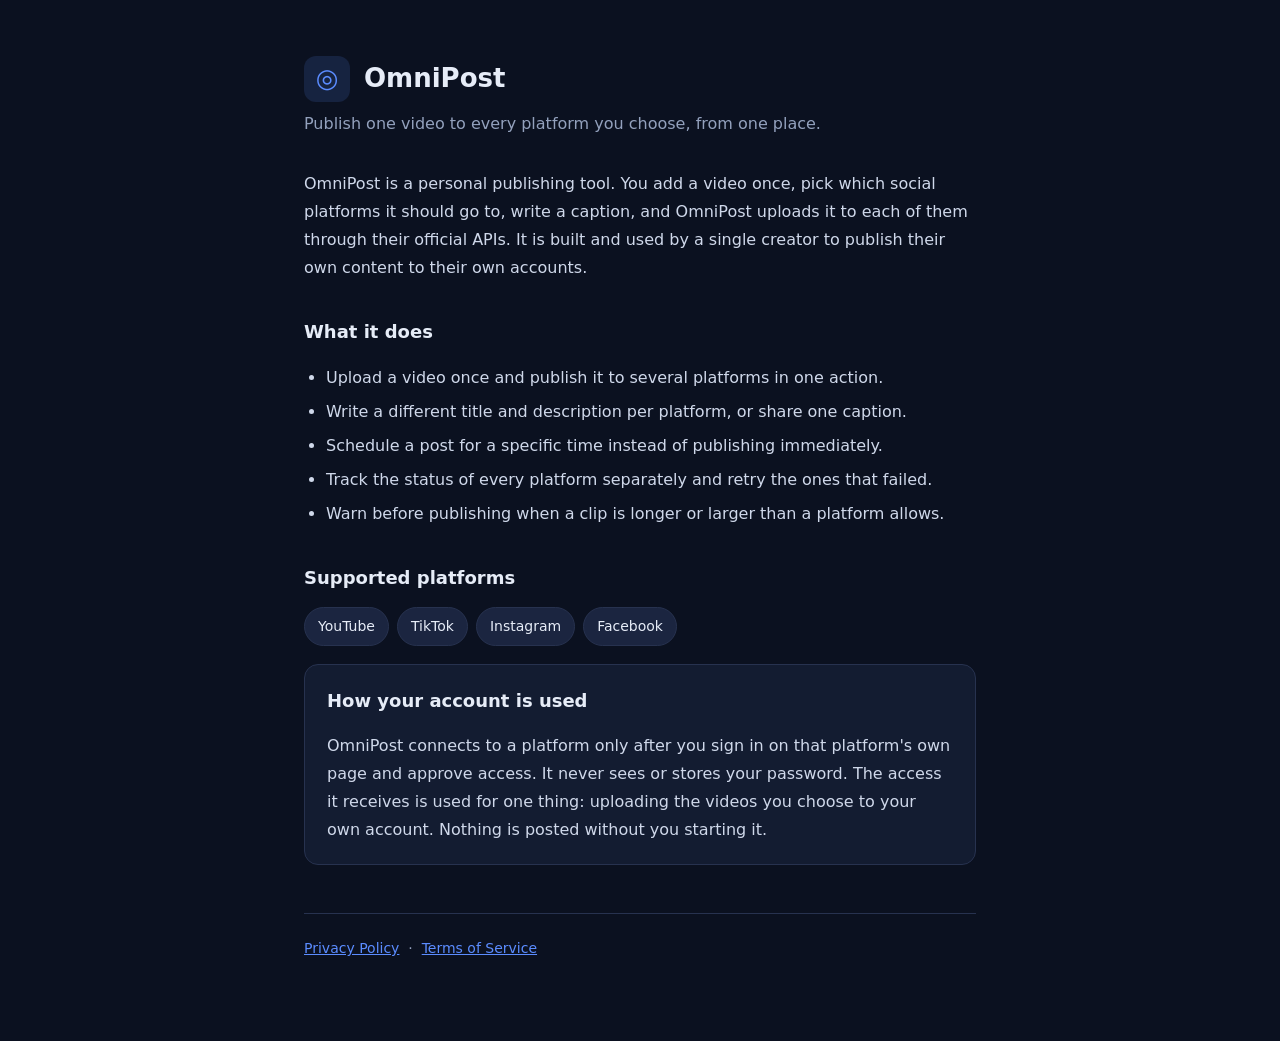
==== index.html @ 5294fec8 "OmniPost public pages: landing, privacy policy, terms, OAuth bridge" ====
<!doctype html>
<html lang="en">
<head>
<meta charset="utf-8">
<meta name="viewport" content="width=device-width, initial-scale=1">
<title>OmniPost — Publish one clip to every platform</title>
<link rel="stylesheet" href="./style.css">
</head>
<body>
<div class="wrap">

  <header>
    <span class="logo">◎</span>
    <div>
      <h1>OmniPost</h1>
    </div>
  </header>
  <p class="tag">Publish one video to every platform you choose, from one place.</p>

  <p>
    OmniPost is a personal publishing tool. You add a video once, pick which
    social platforms it should go to, write a caption, and OmniPost uploads it to
    each of them through their official APIs. It is built and used by a single
    creator to publish their own content to their own accounts.
  </p>

  <h2>What it does</h2>
  <ul>
    <li>Upload a video once and publish it to several platforms in one action.</li>
    <li>Write a different title and description per platform, or share one caption.</li>
    <li>Schedule a post for a specific time instead of publishing immediately.</li>
    <li>Track the status of every platform separately and retry the ones that failed.</li>
    <li>Warn before publishing when a clip is longer or larger than a platform allows.</li>
  </ul>

  <h2>Supported platforms</h2>
  <div class="platforms">
    <span class="chip">YouTube</span>
    <span class="chip">TikTok</span>
    <span class="chip">Instagram</span>
    <span class="chip">Facebook</span>
  </div>

  <div class="card">
    <h2 style="margin-top:0">How your account is used</h2>
    <p style="margin-bottom:0">
      OmniPost connects to a platform only after you sign in on that platform's own
      page and approve access. It never sees or stores your password. The access it
      receives is used for one thing: uploading the videos you choose to your own
      account. Nothing is posted without you starting it.
    </p>
  </div>

  <footer>
    <a href="./privacy.html">Privacy Policy</a> &nbsp;·&nbsp;
    <a href="./terms.html">Terms of Service</a>
  </footer>

</div>
</body>
</html>
---- style.css ----
:root {
  --bg: #0b1120;
  --panel: #131c31;
  --line: #27324f;
  --text: #e6ecf7;
  --muted: #93a1bd;
  --accent: #5b8cff;
}

* { box-sizing: border-box; }

body {
  margin: 0;
  background: var(--bg);
  color: var(--text);
  font: 16px/1.75 "Segoe UI", system-ui, sans-serif;
}

.wrap { max-width: 720px; margin: 0 auto; padding: 56px 24px 80px; }

header { display: flex; align-items: center; gap: 14px; margin-bottom: 8px; }
.logo {
  width: 46px; height: 46px;
  display: grid; place-items: center;
  border-radius: 12px;
  background: rgba(91, 140, 255, .14);
  color: var(--accent);
  font-size: 26px;
}

h1 { margin: 0; font-size: 26px; }
h2 { font-size: 18px; margin: 34px 0 10px; }
h3 { font-size: 15.5px; margin: 22px 0 6px; }

p, li { color: #cfd8ea; }
ul { padding-inline-start: 22px; }
li { margin-bottom: 6px; }

.tag { color: var(--muted); margin: 0 0 32px; }
.updated { color: var(--muted); font-size: 14px; margin: 0 0 32px; }

.card {
  background: var(--panel);
  border: 1px solid var(--line);
  border-radius: 14px;
  padding: 20px 22px;
  margin-top: 18px;
}
.card h2 { margin-top: 0; }
.card p:last-child { margin-bottom: 0; }

.platforms { display: flex; flex-wrap: wrap; gap: 8px; margin-top: 14px; }
.chip {
  padding: 6px 13px; border-radius: 999px; font-size: 14px;
  border: 1px solid var(--line); background: #1b2540;
}

footer {
  margin-top: 48px; padding-top: 22px;
  border-top: 1px solid var(--line);
  color: var(--muted); font-size: 14px;
}

a { color: var(--accent); }
code {
  padding: 2px 7px; border-radius: 5px;
  background: #1b2540; font-size: 14px;
}
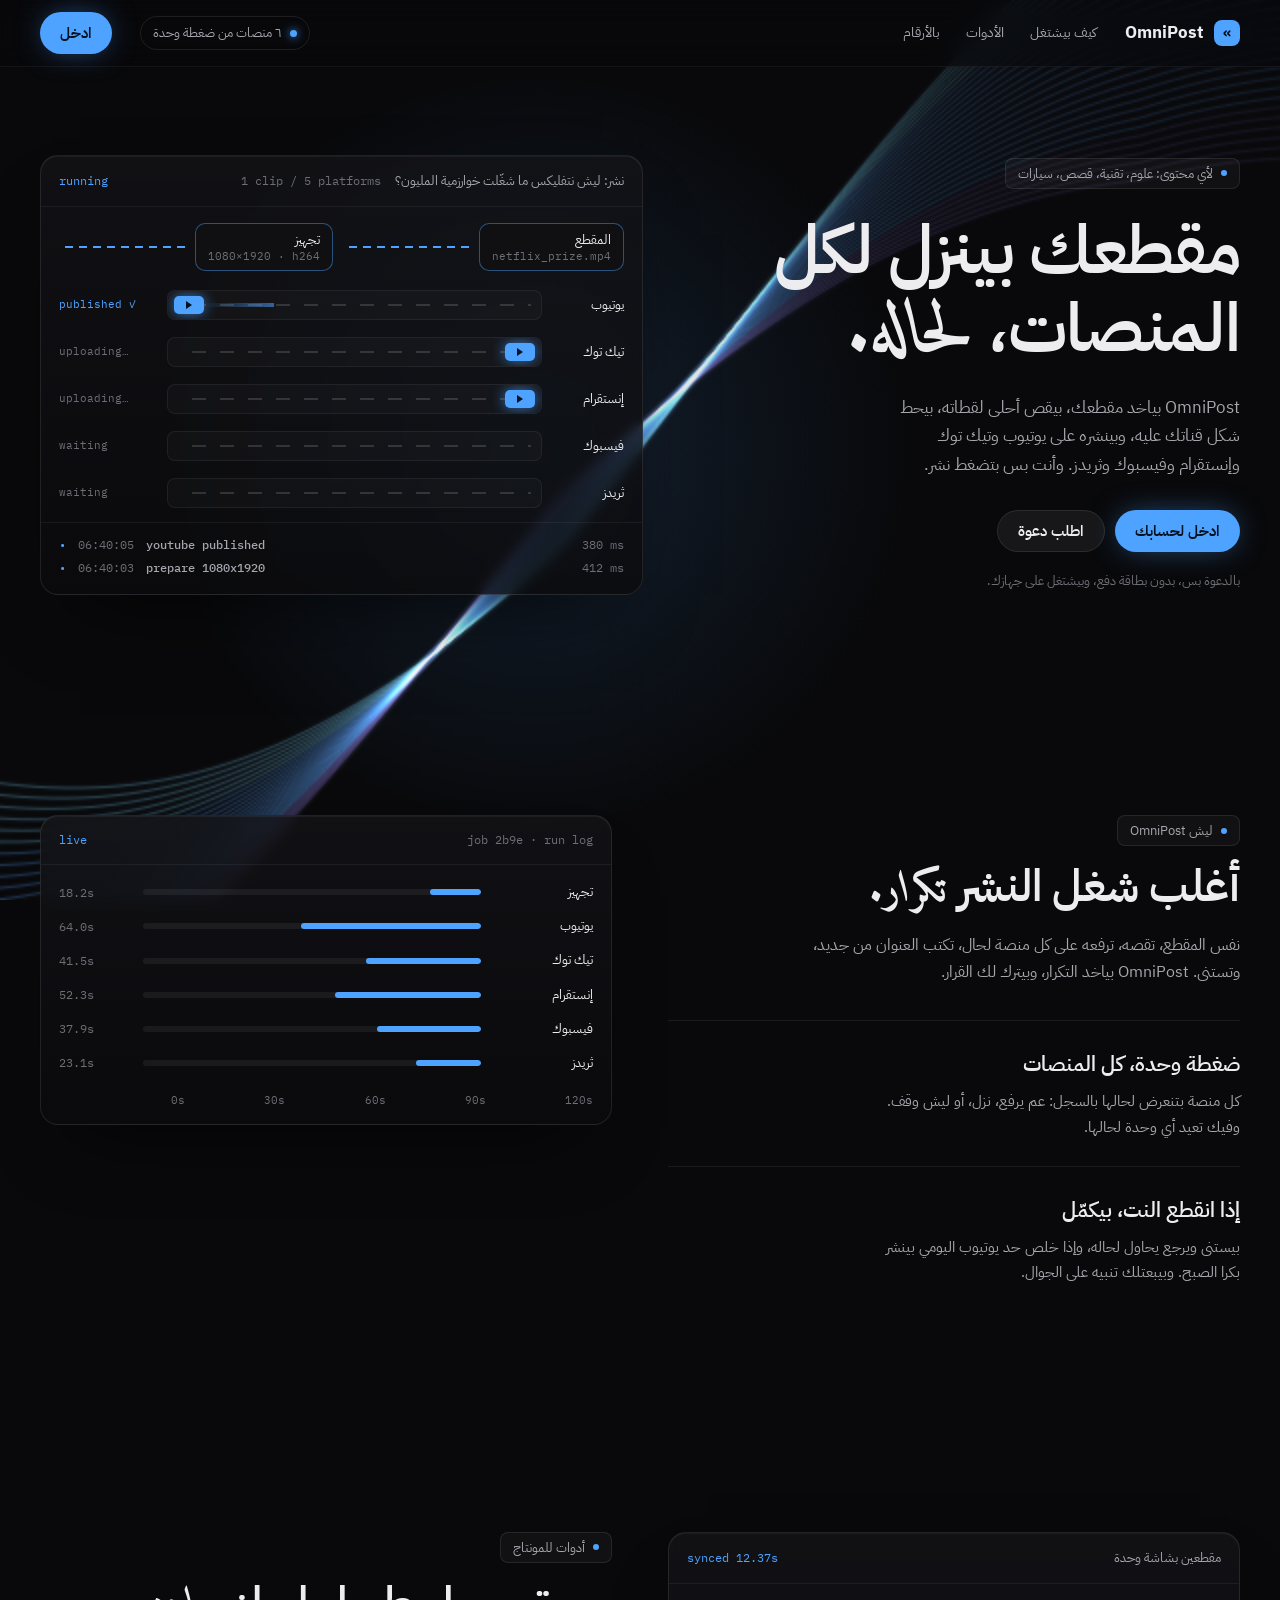
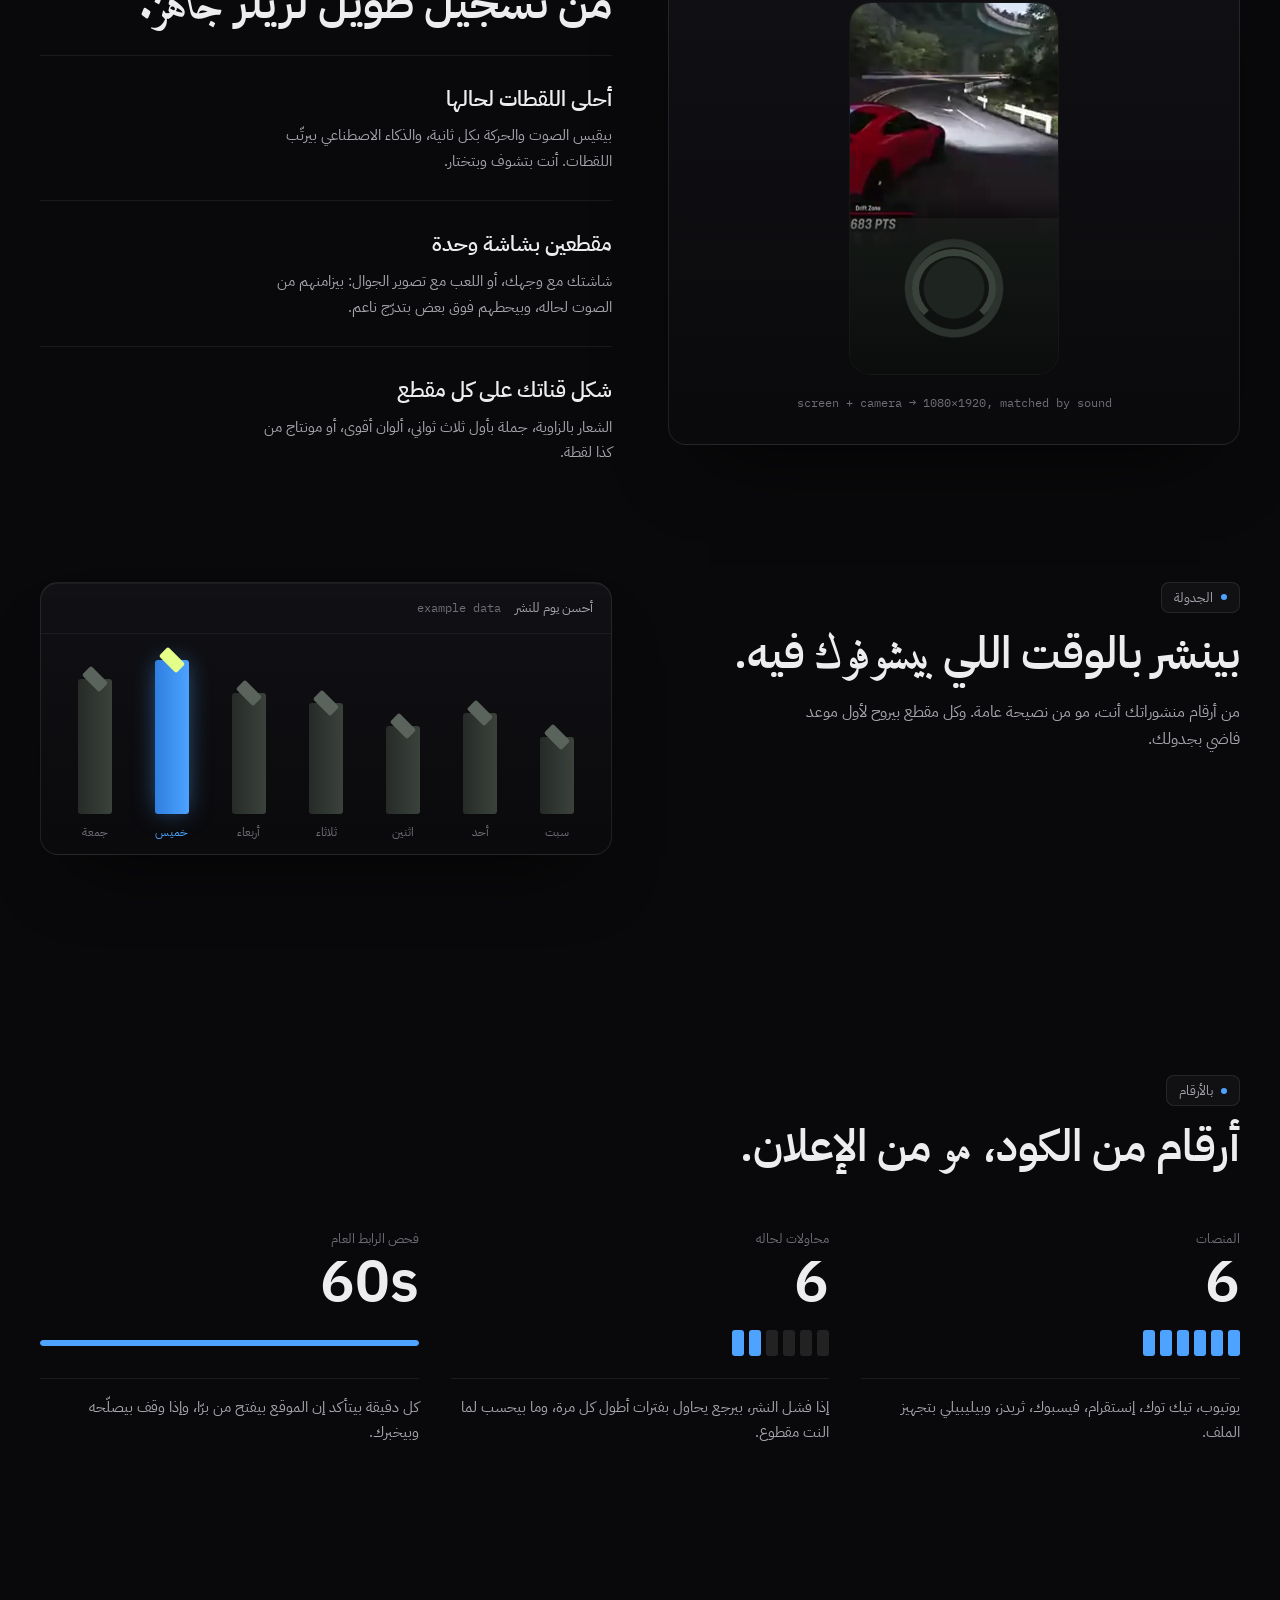
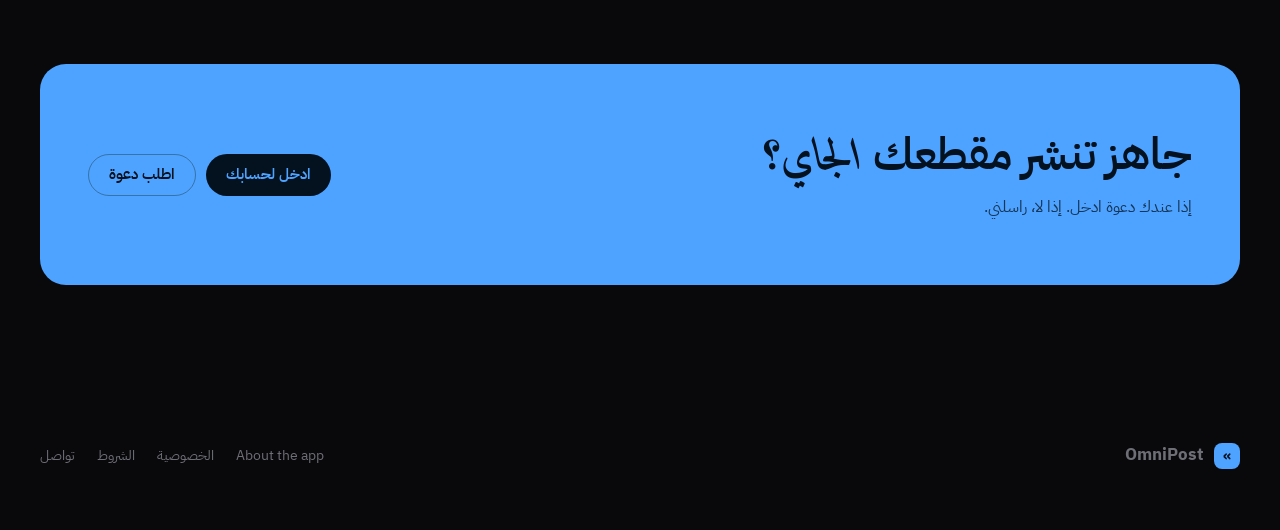
==== commit 44cbc345: "new landing page; the app description moves to app.html" ====
--- a/index.html
+++ b/index.html
@@ -1,61 +1,519 @@
 <!doctype html>
-<html lang="en">
+<html lang="ar" dir="rtl">
 <head>
 <meta charset="utf-8">
 <meta name="viewport" content="width=device-width, initial-scale=1">
-<title>OmniPost — Publish one clip to every platform</title>
-<link rel="stylesheet" href="./style.css">
+<title>OmniPost — مقطعك بينزل لكل المنصات لحاله</title>
+<meta name="description" content="OmniPost بيقص أحلى لقطات مقطعك، بيحط شكل قناتك، وبينشره على يوتيوب وتيك توك وإنستقرام وفيسبوك وثريدز بضغطة وحدة. لأي محتوى: علوم، تقنية، قصص، سيارات.">
+<meta property="og:title" content="OmniPost — مقطعك بينزل لكل المنصات لحاله">
+<meta property="og:description" content="مقطع واحد، كل المنصات، بضغطة وحدة.">
+<link rel="icon" href="assets/icon.png">
+<link rel="preconnect" href="https://fonts.googleapis.com">
+<link rel="preconnect" href="https://fonts.gstatic.com" crossorigin>
+<link rel="stylesheet" href="https://fonts.googleapis.com/css2?family=IBM+Plex+Sans+Arabic:wght@300;400;500;600;700&family=Amiri:ital,wght@1,700&family=IBM+Plex+Mono:wght@400;500&display=swap">
+<style>
+:root {
+  --bg: #09090B;
+  --ink: #EDEDF0;
+  --ink-2: #A6A6AE;
+  --ink-3: #6E6E77;
+  --glass: rgba(255, 255, 255, .035);
+  --glass-2: rgba(255, 255, 255, .06);
+  --edge: rgba(255, 255, 255, .09);
+  --lime: #4DA3FF;
+  --lime-rgb: 77, 163, 255;
+  --lime-deep: #2F7FE0;
+  --lime-ink: #04111F;
+  --lime-dim: rgba(var(--lime-rgb), .14);
+  --violet: #9C82FF;
+  --sans: "IBM Plex Sans Arabic", system-ui, sans-serif;
+  --serif: "Amiri", serif;
+  --mono: "IBM Plex Mono", ui-monospace, monospace;
+}
+/* colour trials: ?c=orange, or the swatches at the bottom */
+:root[data-c="lime"]   { --lime: #C8F542; --lime-rgb: 200, 245, 66; --lime-deep: #95C22C; --lime-ink: #10170A; }
+:root[data-c="orange"] { --lime: #FF8A1F; --lime-rgb: 255, 138, 31; --lime-deep: #D2600A; --lime-ink: #1E0E02; }
+:root[data-c="cyan"]   { --lime: #3FE0F5; --lime-rgb: 63, 224, 245; --lime-deep: #1A9FC0; --lime-ink: #04161A; }
+:root[data-c="gold"]   { --lime: #FFC83D; --lime-rgb: 255, 200, 61; --lime-deep: #D49A12; --lime-ink: #1C1402; }
+:root[data-c="pink"]   { --lime: #FF5C8A; --lime-rgb: 255, 92, 138; --lime-deep: #D12E60; --lime-ink: #1E050C; }
+.swatches { position: fixed; bottom: 16px; left: 50%; transform: translateX(-50%); z-index: 20; display: flex; gap: 8px; padding: 8px 10px; border-radius: 99px; background: rgba(10,12,11,.85); border: 1px solid var(--edge); backdrop-filter: blur(10px); }
+.swatches button { width: 26px; height: 26px; border-radius: 50%; border: 2px solid transparent; background: var(--sw); cursor: pointer; }
+.swatches button[aria-pressed="true"] { border-color: #fff; }
+* { box-sizing: border-box; }
+html { scroll-behavior: smooth; }
+body { margin: 0; background: var(--bg); color: var(--ink); font: 400 16px/1.7 var(--sans); -webkit-font-smoothing: antialiased; overflow-x: hidden; }
+a { color: inherit; text-decoration: none; }
+:focus-visible { outline: 2px solid var(--lime); outline-offset: 3px; border-radius: 8px; }
+.wrap { width: min(1200px, 100% - 32px); margin-inline: auto; position: relative; }
+em.s { font-family: var(--serif); font-style: italic; font-weight: 700; letter-spacing: 0; color: var(--ink); }
+.mono { font-family: var(--mono); font-size: 12px; color: var(--ink-3); direction: ltr; unicode-bidi: isolate; }
+
+/* the light ribbons, behind everything */
+#aurora { position: fixed; inset: 0; width: 100%; height: 100%; z-index: 0; pointer-events: none; }
+.page { position: relative; z-index: 1; }
+
+/* --- nav ------------------------------------------------------------------------ */
+.nav { position: sticky; top: 0; z-index: 10; backdrop-filter: blur(14px); background: rgba(9, 9, 11, .55); border-bottom: 1px solid rgba(255,255,255,.05); }
+.nav .wrap { display: flex; align-items: center; gap: 28px; height: 66px; }
+.brand { display: flex; align-items: center; gap: 10px; font-weight: 700; font-size: 17px; }
+.brand i { display: grid; place-items: center; width: 26px; height: 26px; border-radius: 8px; background: var(--lime); color: var(--lime-ink); font-style: normal; font-weight: 700; font-size: 15px; }
+.nav nav { display: flex; gap: 26px; font-size: 14px; color: var(--ink-2); }
+.nav nav a:hover { color: var(--ink); }
+.status { margin-inline-start: auto; display: inline-flex; align-items: center; gap: 8px; padding: 5px 12px; border-radius: 99px; border: 1px solid var(--edge); font-size: 12.5px; color: var(--ink-2); }
+.status::before { content: ""; width: 7px; height: 7px; border-radius: 50%; background: var(--lime); box-shadow: 0 0 10px var(--lime); }
+.btn { display: inline-flex; align-items: center; justify-content: center; gap: 8px; height: 42px; padding: 0 20px; border-radius: 99px; font: 600 14.5px/1 var(--sans); border: 0; cursor: pointer; }
+.btn.lime { background: var(--lime); color: var(--lime-ink); box-shadow: 0 0 30px -6px rgba(var(--lime-rgb), .55); }
+.btn.lime:hover { filter: brightness(1.06); }
+.btn.ghost { background: var(--glass-2); color: var(--ink); border: 1px solid var(--edge); }
+.btn.ghost:hover { background: rgba(255,255,255,.09); }
+
+/* --- hero ------------------------------------------------------------------------- */
+.hero { padding: 88px 0 110px; }
+.hero .wrap { display: grid; grid-template-columns: 1fr 1.1fr; gap: 48px; align-items: center; }
+.pill { display: inline-flex; align-items: center; gap: 8px; padding: 4px 12px; border-radius: 8px; border: 1px solid var(--edge); background: var(--glass); font-size: 12.5px; color: var(--ink-2); }
+.pill::before { content: ""; width: 6px; height: 6px; border-radius: 50%; background: var(--lime); }
+.hero h1 { margin: 22px 0 18px; font-weight: 600; font-size: clamp(40px, 5.4vw, 68px); line-height: 1.15; letter-spacing: -.01em; }
+.hero h1 em.s { font-size: 1.08em; }
+.hero p { margin: 0 0 30px; max-width: 34ch; font-size: 17px; color: var(--ink-2); }
+.cta { display: flex; flex-wrap: wrap; gap: 10px; align-items: center; }
+.hero .fine { display: block; margin-top: 18px; text-align: right; font-size: 13px; color: var(--ink-3); }
+
+/* glass panel */
+.panel { position: relative; border-radius: 18px; background: linear-gradient(180deg, rgba(20, 20, 24, .78), rgba(11, 11, 13, .82)); border: 1px solid var(--edge); box-shadow: 0 40px 80px -40px rgba(0,0,0,.8), inset 0 1px 0 rgba(255,255,255,.05); backdrop-filter: blur(6px); }
+.panel-head { display: flex; align-items: center; gap: 14px; padding: 14px 18px; border-bottom: 1px solid rgba(255,255,255,.06); font-size: 13px; color: var(--ink-2); }
+.panel-head .run { margin-inline-start: auto; color: var(--lime); font-family: var(--mono); font-size: 12px; }
+
+/* the publishing road: one lane per platform */
+.lanes { padding: 16px 18px 10px; display: grid; gap: 9px; }
+.ramp { display: flex; align-items: center; gap: 10px; margin-bottom: 6px; font-size: 13px; }
+.ramp .chip { padding: 7px 12px; border-radius: 10px; background: rgba(17,17,20,.95); border: 1px solid var(--edge); line-height: 1.35; }
+.ramp .chip small { display: block; font-family: var(--mono); font-size: 10.5px; color: var(--ink-3); direction: ltr; text-align: right; }
+.ramp .chip.done { border-color: rgba(var(--lime-rgb), .45); }
+.ramp .join { flex: 1; height: 2px; background: repeating-linear-gradient(to left, rgba(255,255,255,.2) 0 8px, transparent 8px 14px); }
+.ramp .join.live { background: repeating-linear-gradient(to left, var(--lime) 0 8px, transparent 8px 14px); background-size: 28px 2px; animation: road .6s linear infinite; }
+.lane { display: grid; grid-template-columns: 70px 1fr 96px; align-items: center; gap: 12px; height: 38px; font-size: 13px; }
+.road { position: relative; height: 30px; border-radius: 8px; background: rgba(255,255,255,.025); border: 1px solid rgba(255,255,255,.06); overflow: hidden; }
+.road::before { content: ""; position: absolute; inset-inline: 10px; top: 50%; height: 2px; margin-top: -1px; background: repeating-linear-gradient(to left, rgba(255,255,255,.14) 0 14px, transparent 14px 28px); background-size: 28px 2px; }
+.lane.live .road::before { animation: road .5s linear infinite; }
+@keyframes road { to { background-position: -28px 0; } }
+.clip { position: absolute; top: 50%; inset-inline-start: 6px; width: 30px; height: 18px; margin-top: -9px; border-radius: 5px; background: var(--lime); box-shadow: 0 0 14px rgba(var(--lime-rgb), .7); opacity: 0; transition: inset-inline-start 1.05s cubic-bezier(.6,0,.3,1), opacity .3s; }
+.clip::before { content: ""; position: absolute; top: 50%; inset-inline-end: 100%; width: 70px; height: 4px; margin-top: -2px; background: linear-gradient(to left, rgba(var(--lime-rgb), .55), transparent); }
+.clip::after { content: ""; position: absolute; inset: 0; margin: auto; width: 0; height: 0; border-block: 4px solid transparent; border-inline-end: 6px solid var(--lime-ink); }
+.lane.live .clip { opacity: 1; }
+.lane.done .clip { inset-inline-start: calc(100% - 36px); opacity: 1; }
+.lane .st { font-family: var(--mono); font-size: 11px; color: var(--ink-3); direction: ltr; text-align: left; }
+.lane.done .st { color: var(--lime); }
+.log { padding: 12px 18px 16px; border-top: 1px solid rgba(255,255,255,.06); display: grid; gap: 4px; }
+.log div { display: grid; grid-template-columns: auto auto 1fr auto; gap: 12px; font-family: var(--mono); font-size: 11.5px; color: var(--ink-3); direction: ltr; }
+.log div b { font-weight: 500; color: var(--ink-2); text-align: left; }
+.log div::before { content: "•"; color: var(--lime); }
+
+/* --- sections ----------------------------------------------------------------------- */
+section.block { padding: 110px 0; }
+.split { display: grid; grid-template-columns: 1fr 1fr; gap: 56px; align-items: start; }
+h2 { margin: 14px 0 14px; font-weight: 600; font-size: clamp(30px, 3.6vw, 44px); line-height: 1.2; }
+.lede { color: var(--ink-2); max-width: 46ch; margin: 0; }
+.feature { padding: 26px 0; border-top: 1px solid rgba(255,255,255,.07); }
+.feature h3 { margin: 0 0 6px; font-weight: 600; font-size: 21px; }
+.feature p { margin: 0; color: var(--ink-2); font-size: 15px; max-width: 40ch; }
+
+/* run bars */
+.bars { padding: 16px 18px 18px; display: grid; gap: 12px; }
+.bar-row { display: grid; grid-template-columns: 98px 1fr 70px; gap: 14px; align-items: center; font-size: 13px; }
+.bar-row .track { height: 6px; border-radius: 6px; background: rgba(255,255,255,.06); overflow: hidden; }
+.bar-row .track i { display: block; height: 100%; width: var(--w); border-radius: 6px; background: var(--lime); transform-origin: right; }
+.bar-row .t { font-family: var(--mono); font-size: 11.5px; color: var(--ink-3); text-align: left; direction: ltr; }
+.bar-row.wait .track i { background: rgba(255,255,255,.18); }
+.axis { display: flex; justify-content: space-between; padding: 0 18px 14px 18px; margin-inline-start: 112px; font-family: var(--mono); font-size: 10.5px; color: var(--ink-3); direction: ltr; }
+
+/* stacked reel preview */
+.reel { width: 210px; aspect-ratio: 9 / 16; margin: 18px auto; border-radius: 22px; overflow: hidden; position: relative; border: 1px solid var(--edge); background: #000; }
+.reel .g { position: absolute; inset: 0 0 34% 0; background: url("assets/drift.webp") center / cover; -webkit-mask-image: linear-gradient(#000 78%, transparent); mask-image: linear-gradient(#000 78%, transparent); z-index: 2; }
+.reel .w { position: absolute; inset: 58% 0 0 0; background: radial-gradient(circle at 50% 45%, #1e2420 0 22%, transparent 23%), radial-gradient(circle at 50% 45%, transparent 0 30%, #2c332e 31% 36%, transparent 37%), linear-gradient(#151916, #0b0d0c); }
+.reel .w::after { content: ""; position: absolute; inset: 20% 30% 30%; border: 7px solid #3a423c; border-radius: 50%; border-bottom-color: transparent; }
+
+/* day blocks */
+.days { display: grid; grid-template-columns: repeat(7, 1fr); gap: 14px; align-items: end; height: 220px; padding: 26px 22px 12px; }
+.day { display: flex; flex-direction: column; align-items: center; gap: 8px; height: 100%; justify-content: flex-end; }
+.cube { width: 34px; height: var(--h); position: relative; background: linear-gradient(90deg, #262b27, #3b423c); border-radius: 3px; }
+.cube::before { content: ""; position: absolute; left: 0; right: 0; top: -9px; height: 18px; background: #5a635c; transform: skewX(-0deg) rotate(45deg) scale(.72); border-radius: 3px; }
+.day.best .cube { background: linear-gradient(90deg, var(--lime-deep), var(--lime)); box-shadow: 0 0 24px -4px rgba(var(--lime-rgb), .6); }
+.day.best .cube::before { background: #e3ff8a; }
+.day span { font-size: 12px; color: var(--ink-3); }
+.day.best span { color: var(--lime); }
+
+/* stats */
+.stats { display: grid; grid-template-columns: repeat(3, 1fr); gap: 32px; margin-top: 50px; }
+.stat .k { font-size: 12.5px; color: var(--ink-3); }
+.stat .v { font-size: 58px; font-weight: 600; line-height: 1.15; direction: ltr; text-align: right; font-feature-settings: "tnum"; }
+.stat .viz { height: 34px; margin: 10px 0 18px; display: flex; gap: 5px; align-items: center; direction: ltr; justify-content: flex-end; }
+.stat .viz i { width: 12px; height: 26px; border-radius: 3px; background: var(--lime); }
+.stat .viz i.off { background: rgba(255,255,255,.1); }
+.stat .line { height: 6px; border-radius: 6px; background: rgba(255,255,255,.08); overflow: hidden; }
+.stat .line i { display: block; height: 100%; width: 100%; background: var(--lime); }
+.stat p { margin: 0; padding-top: 16px; border-top: 1px solid rgba(255,255,255,.08); color: var(--ink-2); font-size: 14.5px; }
+
+/* closing */
+.closer { position: relative; overflow: hidden; border-radius: 26px; background: var(--lime); color: var(--lime-ink); padding: 64px 48px; display: flex; flex-wrap: wrap; gap: 28px; align-items: center; justify-content: space-between; }
+.closer h2 { margin: 0 0 8px; color: var(--lime-ink); }
+.closer h2 em.s { color: var(--lime-ink); }
+.closer p { margin: 0; opacity: .75; }
+.closer .btn.dark { background: var(--lime-ink); color: var(--lime); }
+.closer .btn.line { background: transparent; border: 1px solid rgba(16,23,10,.35); color: var(--lime-ink); }
+
+footer { padding: 46px 0 60px; color: var(--ink-3); font-size: 14px; }
+footer .wrap { display: flex; flex-wrap: wrap; gap: 18px 28px; align-items: center; }
+footer nav { display: flex; gap: 22px; margin-inline-start: auto; }
+footer a:hover { color: var(--ink); }
+
+/* first paint: one orchestrated entrance */
+.rise { opacity: 0; transform: translateY(14px); animation: rise .9s cubic-bezier(.2,.7,.2,1) forwards; animation-delay: var(--d, 0s); }
+@keyframes rise { to { opacity: 1; transform: none; } }
+
+@media (max-width: 980px) {
+  .hero .wrap, .split { grid-template-columns: 1fr; }
+  .nav nav { display: none; }
+  .stats { grid-template-columns: 1fr; }
+}
+@media (max-width: 560px) {
+  .status { display: none; }
+  .panel-head .mono { display: none; }
+  .nav .btn { margin-inline-start: auto; }
+  .hero { padding: 48px 0 70px; }
+  section.block { padding: 72px 0; }
+  .lane { grid-template-columns: 58px 1fr 84px; gap: 8px; }
+  .closer { padding: 44px 26px; }
+  .days { gap: 8px; padding-inline: 12px; }
+  .cube { width: 24px; }
+}
+@media (prefers-reduced-motion: reduce) {
+  .rise { animation: none; opacity: 1; transform: none; }
+  .road::before, .ramp .join.live { animation: none !important; }
+  html { scroll-behavior: auto; }
+}
+</style>
 </head>
 <body>
-<div class="wrap">
-
-  <header>
-    <span class="logo">◎</span>
-    <div>
-      <h1>OmniPost</h1>
+<canvas id="aurora" aria-hidden="true"></canvas>
+<div class="page">
+
+<header class="nav">
+  <div class="wrap">
+    <a class="brand" href="#"><i>»</i>OmniPost</a>
+    <nav aria-label="أقسام الصفحة">
+      <a href="#how">كيف بيشتغل</a>
+      <a href="#tools">الأدوات</a>
+      <a href="#numbers">بالأرقام</a>
+    </nav>
+    <span class="status">٦ منصات من ضغطة وحدة</span>
+    <a class="btn lime" href="./go/">ادخل</a>
+  </div>
+</header>
+
+<main>
+  <section class="hero">
+    <div class="wrap">
+      <div>
+        <span class="pill rise">لأي محتوى: علوم، تقنية، قصص، سيارات</span>
+        <h1 class="rise" style="--d:.08s">مقطعك بينزل لكل المنصات، <em class="s">لحاله.</em></h1>
+        <p class="rise" style="--d:.16s">OmniPost بياخد مقطعك، بيقص أحلى لقطاته، بيحط شكل قناتك عليه، وبينشره على يوتيوب وتيك توك وإنستقرام وفيسبوك وثريدز. وأنت بس بتضغط نشر.</p>
+        <div class="cta rise" style="--d:.24s">
+          <a class="btn lime" href="./go/">ادخل لحسابك</a>
+          <a class="btn ghost" href="mailto:wael78041@gmail.com?subject=%D8%AF%D8%B9%D9%88%D8%A9%20OmniPost">اطلب دعوة</a>
+        </div>
+        <div class="fine rise" style="--d:.3s">بالدعوة بس، بدون بطاقة دفع، وبيشتغل على جهازك.</div>
+      </div>
+
+      <div class="panel rise" style="--d:.2s" aria-label="مثال على نشر مقطع واحد">
+        <div class="panel-head">
+          <span>نشر: ليش نتفليكس ما شغّلت خوارزمية المليون؟</span>
+          <span class="mono">1 clip / 5 platforms</span>
+          <span class="run" id="run-state">running</span>
+        </div>
+        <div class="lanes" id="lanes">
+          <div class="ramp">
+            <span class="chip done">المقطع<small>netflix_prize.mp4</small></span>
+            <span class="join" id="j1"></span>
+            <span class="chip" id="prep">تجهيز<small>1080×1920 · h264</small></span>
+            <span class="join" id="j2"></span>
+          </div>
+        </div>
+        <div class="log" id="log"></div>
+      </div>
     </div>
-  </header>
-  <p class="tag">Publish one video to every platform you choose, from one place.</p>
-
-  <p>
-    OmniPost is a personal publishing tool. You add a video once, pick which
-    social platforms it should go to, write a caption, and OmniPost uploads it to
-    each of them through their official APIs. It is built and used by a single
-    creator to publish their own content to their own accounts.
-  </p>
-
-  <h2>What it does</h2>
-  <ul>
-    <li>Upload a video once and publish it to several platforms in one action.</li>
-    <li>Write a different title and description per platform, or share one caption.</li>
-    <li>Schedule a post for a specific time instead of publishing immediately.</li>
-    <li>Track the status of every platform separately and retry the ones that failed.</li>
-    <li>Warn before publishing when a clip is longer or larger than a platform allows.</li>
-  </ul>
-
-  <h2>Supported platforms</h2>
-  <div class="platforms">
-    <span class="chip">YouTube</span>
-    <span class="chip">TikTok</span>
-    <span class="chip">Instagram</span>
-    <span class="chip">Facebook</span>
+  </section>
+
+  <section class="block" id="how">
+    <div class="wrap split">
+      <div>
+        <span class="pill">ليش OmniPost</span>
+        <h2>أغلب شغل النشر <em class="s">تكرار.</em></h2>
+        <p class="lede">نفس المقطع، تقصه، ترفعه على كل منصة لحال، تكتب العنوان من جديد، وتستنى. OmniPost بياخد التكرار، وبيترك لك القرار.</p>
+        <div class="feature" style="margin-top:34px">
+          <h3>ضغطة وحدة، كل المنصات</h3>
+          <p>كل منصة بتنعرض لحالها بالسجل: عم يرفع، نزل، أو ليش وقف. وفيك تعيد أي وحدة لحالها.</p>
+        </div>
+        <div class="feature">
+          <h3>إذا انقطع النت، بيكمّل</h3>
+          <p>بيستنى ويرجع يحاول لحاله، وإذا خلص حد يوتيوب اليومي بينشر بكرا الصبح. وبيبعتلك تنبيه على الجوال.</p>
+        </div>
+      </div>
+      <div class="panel">
+        <div class="panel-head"><span class="mono">job 2b9e · run log</span><span class="run">live</span></div>
+        <div class="bars" id="bars"></div>
+        <div class="axis"><span>0s</span><span>30s</span><span>60s</span><span>90s</span><span>120s</span></div>
+      </div>
+    </div>
+  </section>
+
+  <section class="block" id="tools">
+    <div class="wrap split">
+      <div class="panel">
+        <div class="panel-head"><span>مقطعين بشاشة وحدة</span><span class="run">synced 12.37s</span></div>
+        <div class="reel"><div class="g"></div><div class="w"></div></div>
+        <p class="mono" style="text-align:center;padding:0 18px 18px">screen + camera → 1080×1920, matched by sound</p>
+      </div>
+      <div>
+        <span class="pill">أدوات للمونتاج</span>
+        <h2>من تسجيل طويل لريلز <em class="s">جاهز.</em></h2>
+        <div class="feature" style="margin-top:20px">
+          <h3>أحلى اللقطات لحالها</h3>
+          <p>بيقيس الصوت والحركة بكل ثانية، والذكاء الاصطناعي بيرتّب اللقطات. أنت بتشوف وبتختار.</p>
+        </div>
+        <div class="feature">
+          <h3>مقطعين بشاشة وحدة</h3>
+          <p>شاشتك مع وجهك، أو اللعب مع تصوير الجوال: بيزامنهم من الصوت لحاله، وبيحطهم فوق بعض بتدرّج ناعم.</p>
+        </div>
+        <div class="feature">
+          <h3>شكل قناتك على كل مقطع</h3>
+          <p>الشعار بالزاوية، جملة بأول ثلاث ثواني، ألوان أقوى، أو مونتاج من كذا لقطة.</p>
+        </div>
+      </div>
+    </div>
+
+    <div class="wrap split" style="margin-top:90px">
+      <div>
+        <span class="pill">الجدولة</span>
+        <h2>بينشر بالوقت اللي <em class="s">بيشوفوك</em> فيه.</h2>
+        <p class="lede">من أرقام منشوراتك أنت، مو من نصيحة عامة. وكل مقطع بيروح لأول موعد فاضي بجدولك.</p>
+      </div>
+      <div class="panel">
+        <div class="panel-head"><span>أحسن يوم للنشر</span><span class="mono">example data</span></div>
+        <div class="days">
+          <div class="day"><div class="cube" style="--h:42%"></div><span>سبت</span></div>
+          <div class="day"><div class="cube" style="--h:55%"></div><span>أحد</span></div>
+          <div class="day"><div class="cube" style="--h:48%"></div><span>اثنين</span></div>
+          <div class="day"><div class="cube" style="--h:61%"></div><span>ثلاثاء</span></div>
+          <div class="day"><div class="cube" style="--h:66%"></div><span>أربعاء</span></div>
+          <div class="day best"><div class="cube" style="--h:88%"></div><span>خميس</span></div>
+          <div class="day"><div class="cube" style="--h:74%"></div><span>جمعة</span></div>
+        </div>
+      </div>
+    </div>
+  </section>
+
+  <section class="block" id="numbers">
+    <div class="wrap">
+      <span class="pill">بالأرقام</span>
+      <h2>أرقام من الكود، <em class="s">مو</em> من الإعلان.</h2>
+      <div class="stats">
+        <div class="stat">
+          <div class="k">المنصات</div>
+          <div class="v">6</div>
+          <div class="viz"><i></i><i></i><i></i><i></i><i></i><i></i></div>
+          <p>يوتيوب، تيك توك، إنستقرام، فيسبوك، ثريدز، وبيليبيلي بتجهيز الملف.</p>
+        </div>
+        <div class="stat">
+          <div class="k">محاولات لحاله</div>
+          <div class="v">6</div>
+          <div class="viz"><i></i><i></i><i class="off"></i><i class="off"></i><i class="off"></i><i class="off"></i></div>
+          <p>إذا فشل النشر، بيرجع يحاول بفترات أطول كل مرة، وما بيحسب لما النت مقطوع.</p>
+        </div>
+        <div class="stat">
+          <div class="k">فحص الرابط العام</div>
+          <div class="v">60s</div>
+          <div class="viz" style="justify-content:stretch"><div class="line" style="flex:1"><i></i></div></div>
+          <p>كل دقيقة بيتأكد إن الموقع بيفتح من برّا، وإذا وقف بيصلّحه وبيخبرك.</p>
+        </div>
+      </div>
+    </div>
+  </section>
+
+  <section class="block">
+    <div class="wrap">
+      <div class="closer">
+        <div>
+          <h2>جاهز تنشر مقطعك <em class="s">الجاي؟</em></h2>
+          <p>إذا عندك دعوة ادخل. إذا لا، راسلني.</p>
+        </div>
+        <div class="cta">
+          <a class="btn dark" href="./go/">ادخل لحسابك</a>
+          <a class="btn line" href="mailto:wael78041@gmail.com?subject=%D8%AF%D8%B9%D9%88%D8%A9%20OmniPost">اطلب دعوة</a>
+        </div>
+      </div>
+    </div>
+  </section>
+</main>
+
+<footer>
+  <div class="wrap">
+    <a class="brand" href="#"><i>»</i>OmniPost</a>
+    <nav aria-label="روابط">
+      <a href="app.html" lang="en">About the app</a>
+      <a href="privacy.html">الخصوصية</a>
+      <a href="terms.html">الشروط</a>
+      <a href="mailto:wael78041@gmail.com">تواصل</a>
+    </nav>
   </div>
-
-  <div class="card">
-    <h2 style="margin-top:0">How your account is used</h2>
-    <p style="margin-bottom:0">
-      OmniPost connects to a platform only after you sign in on that platform's own
-      page and approve access. It never sees or stores your password. The access it
-      receives is used for one thing: uploading the videos you choose to your own
-      account. Nothing is posted without you starting it.
-    </p>
-  </div>
-
-  <footer>
-    <a href="./privacy.html">Privacy Policy</a> &nbsp;·&nbsp;
-    <a href="./terms.html">Terms of Service</a>
-  </footer>
-
+</footer>
 </div>
+
+<script>
+(function () {
+  const still = matchMedia("(prefers-reduced-motion: reduce)").matches;
+
+  /* --- the light ribbons ------------------------------------------------------------ */
+  const cv = document.getElementById("aurora");
+  const cx = cv.getContext("2d");
+  let W = 0, H = 0, dpr = 1;
+  function size() {
+    // Half resolution on purpose: the glow is soft, so nobody can tell, and it
+    // quarters the work on a phone.
+    dpr = 0.5;
+    W = cv.clientWidth; H = cv.clientHeight;
+    cv.width = W * dpr; cv.height = H * dpr;
+    cx.setTransform(dpr, 0, 0, dpr, 0, 0);
+  }
+  size();
+  addEventListener("resize", size);
+  // A bundle of strands that pinches together and fans out again, sweeping
+  // from the bottom corner up across the page - the light-trail look. Each
+  // strand is drawn twice with additive light: a wide faint pass for the glow
+  // and a thin bright pass for the core, which reads as luminous without the
+  // cost of a blur filter every frame.
+  const STRANDS = 30;
+  let ACC = "77,163,255";
+  const readAcc = () => { ACC = getComputedStyle(document.documentElement).getPropertyValue("--lime-rgb").replace(/\s/g, "") || ACC; };
+  readAcc();
+  function strand(k, s, scroll, x) {
+    const u = x / W;
+    // tight where the light is brightest, fanned out towards the edges
+    const pinch = 0.12 + 0.88 * Math.min(1, Math.abs(u - 0.42 - 0.04 * Math.sin(s * 0.2)) * 2.2);
+    const spread = (k - 0.5) * 260 * pinch;
+    return H * (0.86 - 0.7 * u - 0.22 * scroll)
+      + Math.sin(u * Math.PI * 1.35 + 0.4 + s * 0.22 + k * 0.5) * H * 0.2
+      + Math.sin(u * 7.0 - s * 0.3 + k * 4.0) * 10 * pinch
+      + spread;
+  }
+  let last = 0;
+  function frame(t) {
+    if (!still && t - last < 33) { requestAnimationFrame(frame); return; }   // ~30 fps is plenty for drifting light
+    last = t;
+    cx.globalCompositeOperation = "source-over";
+    cx.fillStyle = "#09090B";
+    cx.fillRect(0, 0, W, H);
+    cx.globalCompositeOperation = "lighter";
+    const s = t / 1000;
+    const scroll = scrollY / Math.max(1, document.body.scrollHeight - H);
+    for (let i = 0; i < STRANDS; i++) {
+      const k = i / (STRANDS - 1);
+      const violet = k > 0.8;
+      const rgb = violet ? "156,130,255" : (k < 0.18 ? "120,220,255" : ACC);
+      const calm = W < 700 ? 0.28 : 1;    // a phone has text on top of the light everywhere
+      for (const [width, alpha] of [[8, 0.02 * calm], [1.6, (violet ? 0.22 : 0.32) * calm]]) {
+        cx.strokeStyle = `rgba(${rgb},${alpha})`;
+        cx.lineWidth = width;
+        cx.beginPath();
+        for (let x = -60; x <= W + 60; x += 16) {
+          const y = strand(k, s, scroll, x);
+          x === -60 ? cx.moveTo(x, y) : cx.lineTo(x, y);
+        }
+        cx.stroke();
+      }
+    }
+    // the bright core where the bundle is tightest
+    const g = cx.createRadialGradient(W * 0.42, H * 0.5, 0, W * 0.42, H * 0.5, Math.max(W, H) * 0.3);
+    g.addColorStop(0, `rgba(${ACC},${W < 700 ? 0.05 : 0.16})`);
+    g.addColorStop(1, `rgba(${ACC},0)`);
+    cx.fillStyle = g;
+    cx.fillRect(0, 0, W, H);
+    // keep the reading side calm: darken behind the text column
+    const shade = cx.createLinearGradient(W, 0, W * 0.45, 0);
+    shade.addColorStop(0, "rgba(9,9,11,0.55)");
+    shade.addColorStop(1, "rgba(9,9,11,0)");
+    cx.globalCompositeOperation = "source-over";
+    cx.fillStyle = shade;
+    cx.fillRect(0, 0, W, H);
+    if (!still) requestAnimationFrame(frame);
+  }
+  requestAnimationFrame(frame);
+
+  /* --- the publishing road ------------------------------------------------------------- */
+  const PLATS = [["youtube", "يوتيوب"], ["tiktok", "تيك توك"], ["instagram", "إنستقرام"], ["facebook", "فيسبوك"], ["threads", "ثريدز"]];
+  document.getElementById("lanes").insertAdjacentHTML("beforeend", PLATS.map(([id, name]) =>
+    `<div class="lane" id="l-${id}"><span>${name}</span><span class="road"><i class="clip"></i></span><span class="st">waiting</span></div>`).join(""));
+
+  const log = document.getElementById("log");
+  const lines = [];
+  function say(text, ms) {
+    const now = new Date();
+    lines.unshift(`<div><span>${now.toTimeString().slice(0, 8)}</span><b>${text}</b><span>${ms} ms</span></div>`);
+    log.innerHTML = lines.slice(0, 3).join("");
+  }
+  function setLane(id, st, cls) {
+    const el = document.getElementById("l-" + id);
+    el.classList.remove("live", "done");
+    if (cls) el.classList.add(cls);
+    el.querySelector(".st").textContent = st;
+  }
+  function play() {
+    PLATS.forEach(([p]) => setLane(p, "waiting"));
+    ["j1", "j2"].forEach((j) => document.getElementById(j).classList.remove("live"));
+    document.getElementById("prep").classList.remove("done");
+    document.getElementById("run-state").textContent = "running";
+    document.getElementById("j1").classList.add("live");
+    say("prepare 1080x1920", 412);
+    setTimeout(() => { document.getElementById("prep").classList.add("done"); document.getElementById("j2").classList.add("live"); }, 700);
+    PLATS.forEach(([p], i) => {
+      setTimeout(() => setLane(p, "uploading…", "live"), 900 + i * 420);
+      setTimeout(() => {
+        setLane(p, "published ✓", "done");
+        say(`${p} published`, 180 + Math.round(Math.random() * 260));
+        if (i === PLATS.length - 1) document.getElementById("run-state").textContent = "done";
+      }, 2000 + i * 420);
+    });
+  }
+  if (still) {
+    PLATS.forEach(([p]) => setLane(p, "published ✓", "done"));
+    document.getElementById("prep").classList.add("done");
+    document.getElementById("run-state").textContent = "done";
+    say("threads published", 214);
+  } else {
+    play();
+    setInterval(play, 9000);
+  }
+
+  /* --- colour trials ------------------------------------------------------------------ */
+  const COLS = [["blue", "#4DA3FF", "أزرق"], ["lime", "#C8F542", "ليموني"], ["orange", "#FF8A1F", "برتقالي"], ["cyan", "#3FE0F5", "سماوي"], ["gold", "#FFC83D", "ذهبي"], ["pink", "#FF5C8A", "زهري"]];
+  const sw = document.createElement("div");
+  sw.className = "swatches";
+  sw.setAttribute("aria-label", "جرّب لون");
+  sw.innerHTML = COLS.map(([c, hex, name]) => `<button style="--sw:${hex}" data-c="${c}" title="${name}" aria-label="${name}"></button>`).join("");
+  if (new URLSearchParams(location.search).has("try")) document.body.append(sw);
+  function pick(c) {
+    if (c === "blue") document.documentElement.removeAttribute("data-c"); else document.documentElement.dataset.c = c;
+    sw.querySelectorAll("button").forEach((b) => b.setAttribute("aria-pressed", b.dataset.c === c));
+    readAcc();
+    if (still) requestAnimationFrame(frame);
+  }
+  sw.addEventListener("click", (e) => { const b = e.target.closest("button"); if (b) pick(b.dataset.c); });
+  pick(new URLSearchParams(location.search).get("c") || "blue");
+
+  /* --- run bars ----------------------------------------------------------------------- */
+  const RUN = [["تجهيز", 18, "18.2s"], ["يوتيوب", 64, "64.0s"], ["تيك توك", 41, "41.5s"], ["إنستقرام", 52, "52.3s"], ["فيسبوك", 37, "37.9s"], ["ثريدز", 23, "23.1s"]];
+  document.getElementById("bars").innerHTML = RUN.map(([n, w, t]) =>
+    `<div class="bar-row"><span>${n}</span><span class="track"><i style="--w:${w * 100 / 120}%"></i></span><span class="t">${t}</span></div>`).join("");
+})();
+</script>
 </body>
 </html>
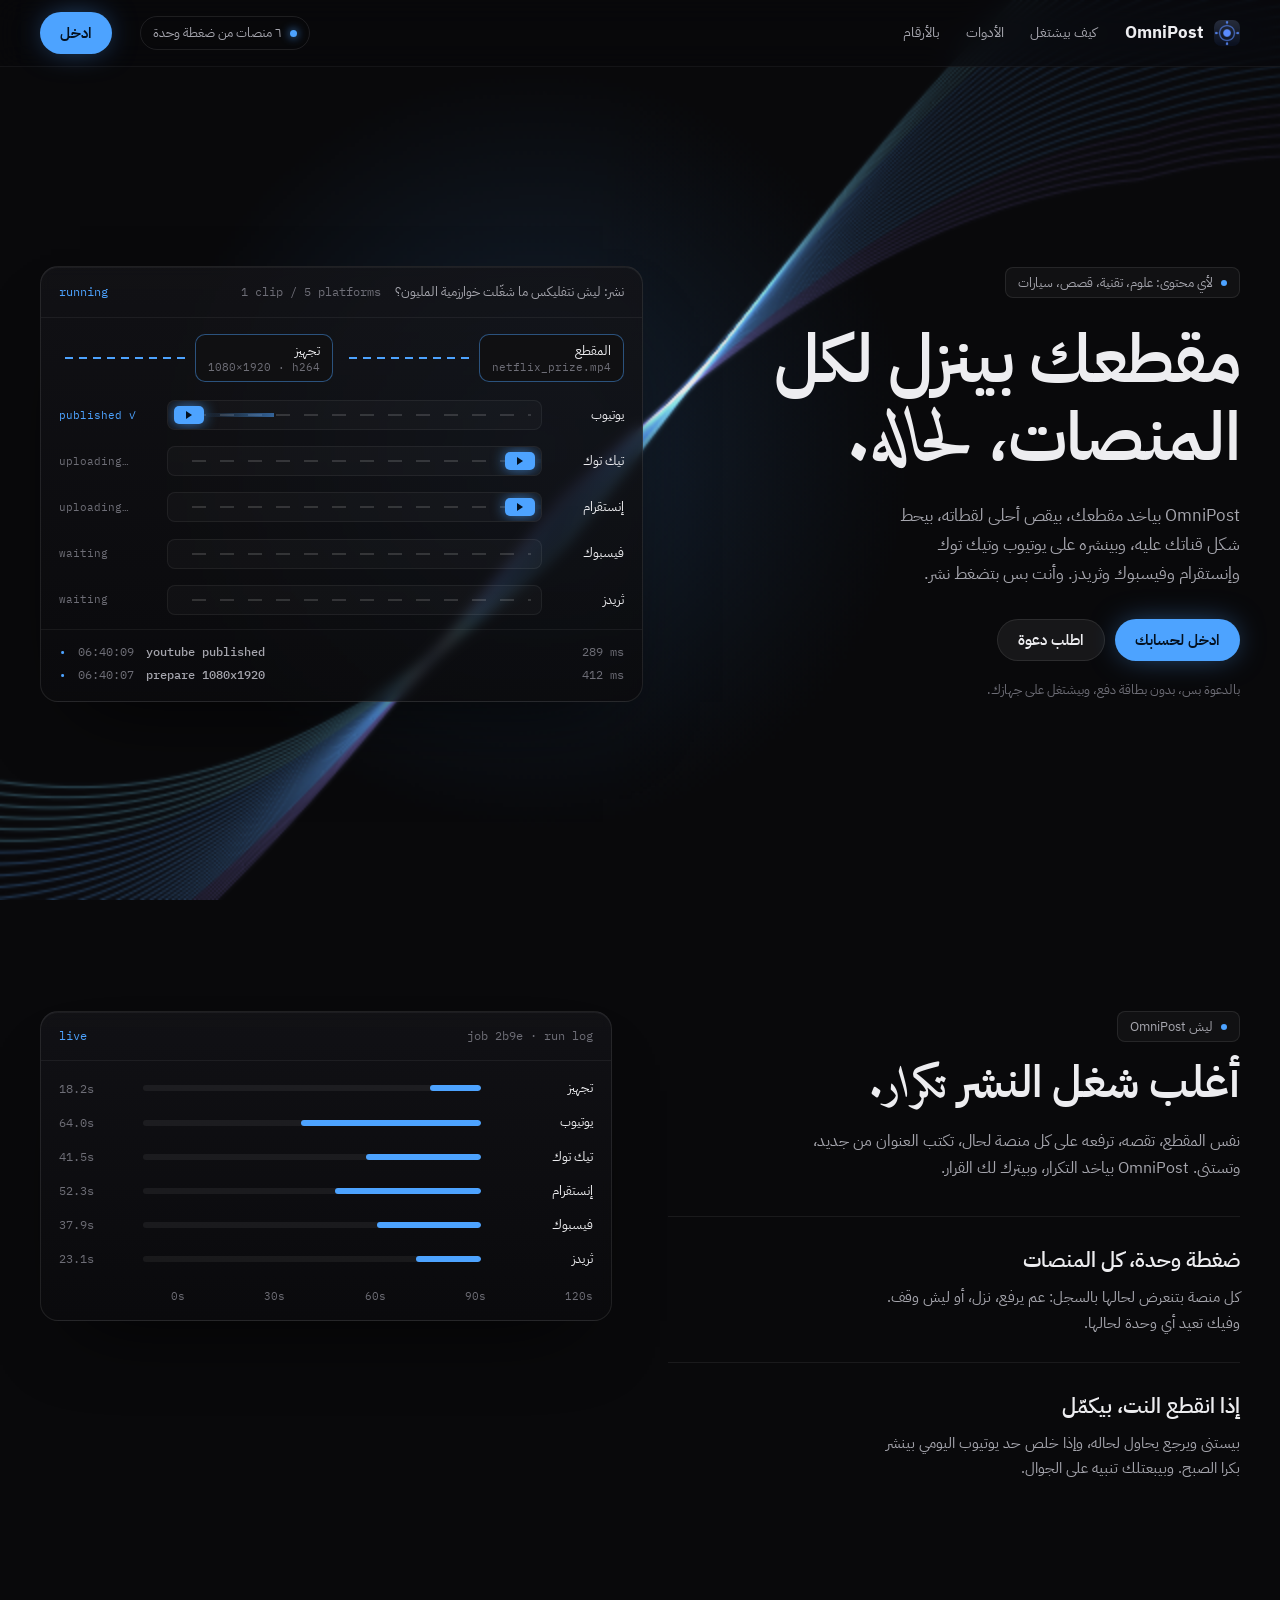
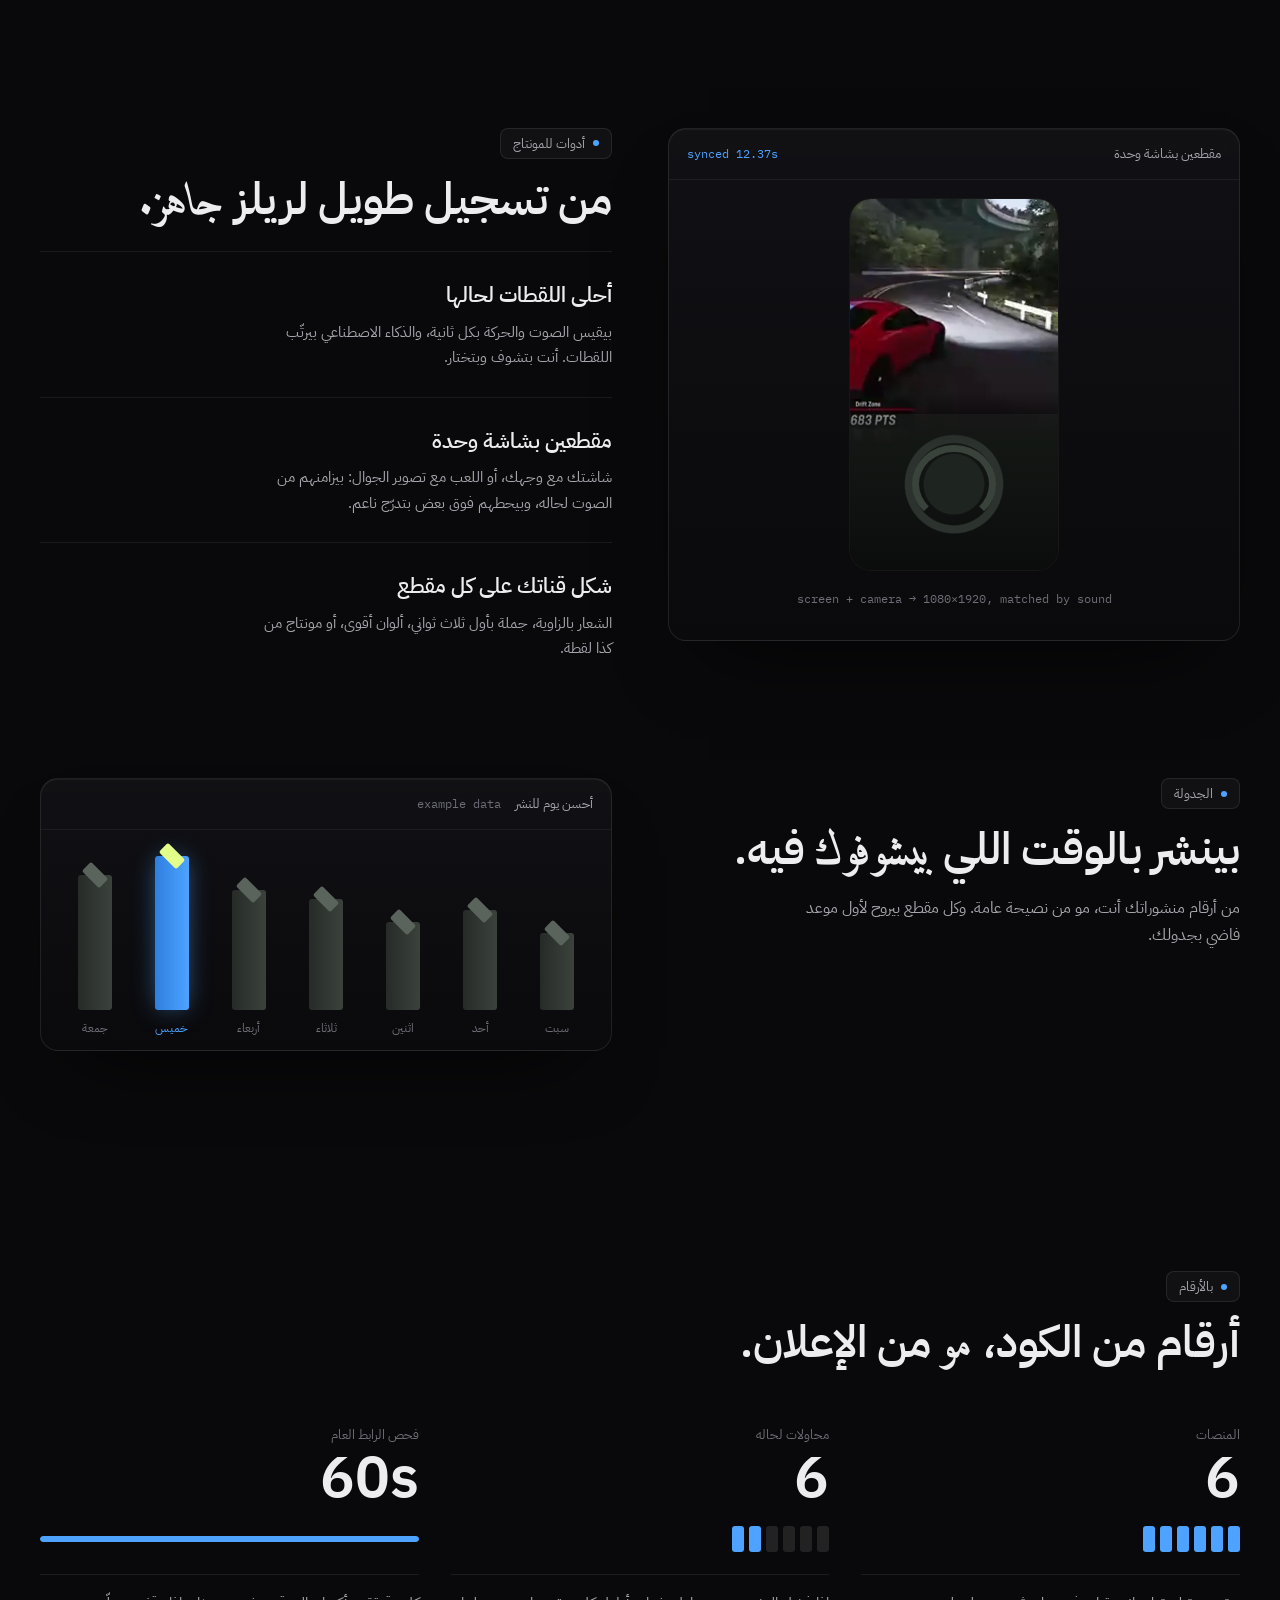
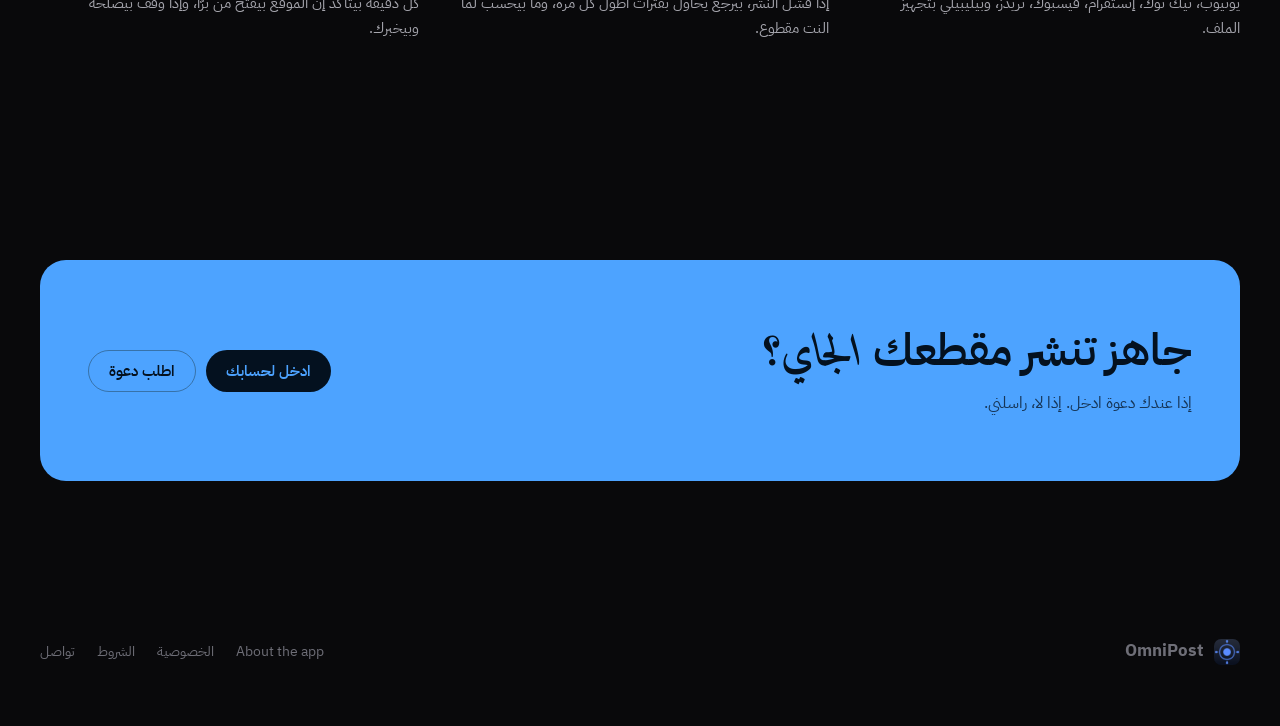
==== commit 01946aff: "Show the app icon on every page and as the favicon TikTok review asked for the same icon on the app," ====
--- a/index.html
+++ b/index.html
@@ -56,7 +56,7 @@
 .nav { position: sticky; top: 0; z-index: 10; backdrop-filter: blur(14px); background: rgba(9, 9, 11, .55); border-bottom: 1px solid rgba(255,255,255,.05); }
 .nav .wrap { display: flex; align-items: center; gap: 28px; height: 66px; }
 .brand { display: flex; align-items: center; gap: 10px; font-weight: 700; font-size: 17px; }
-.brand i { display: grid; place-items: center; width: 26px; height: 26px; border-radius: 8px; background: var(--lime); color: var(--lime-ink); font-style: normal; font-weight: 700; font-size: 15px; }
+.brand img { width: 26px; height: 26px; border-radius: 7px; display: block; }
 .nav nav { display: flex; gap: 26px; font-size: 14px; color: var(--ink-2); }
 .nav nav a:hover { color: var(--ink); }
 .status { margin-inline-start: auto; display: inline-flex; align-items: center; gap: 8px; padding: 5px 12px; border-radius: 99px; border: 1px solid var(--edge); font-size: 12.5px; color: var(--ink-2); }
@@ -186,6 +186,21 @@
   .days { gap: 8px; padding-inline: 12px; }
   .cube { width: 24px; }
 }
+/* The first screen shows the whole hero - headline, buttons and the panel -
+   on any laptop, scaled displays included: sizes follow the window's height
+   as well as its width, so a short window gets a smaller hero, not a cut one. */
+@media (min-width: 981px) {
+  .hero { min-height: calc(100svh - 66px); display: flex; align-items: center; padding: clamp(16px, 4vh, 64px) 0; box-sizing: border-box; }
+  .hero h1 { font-size: clamp(34px, min(5.4vw, 8.4vh), 68px); margin: clamp(10px, 2.4vh, 22px) 0 clamp(8px, 2vh, 18px); }
+  .hero p { font-size: clamp(14.5px, 2.7vh, 17px); margin-bottom: clamp(14px, 3.4vh, 30px); }
+  .hero .fine { margin-top: clamp(8px, 2vh, 18px); }
+  .panel-head { padding-block: clamp(9px, 1.9vh, 14px); }
+  .lanes { padding-block: clamp(8px, 1.9vh, 16px) clamp(6px, 1.2vh, 10px); gap: clamp(3px, .9vh, 9px); }
+  .ramp .chip { padding-block: clamp(4px, .9vh, 7px); }
+  .lane { height: clamp(28px, 5.2vh, 38px); }
+  .road { height: clamp(22px, 4.2vh, 30px); }
+  .log { padding-block: clamp(8px, 1.6vh, 12px) clamp(10px, 2vh, 16px); }
+}
 @media (prefers-reduced-motion: reduce) {
   .rise { animation: none; opacity: 1; transform: none; }
   .road::before, .ramp .join.live { animation: none !important; }
@@ -199,7 +214,7 @@
 
 <header class="nav">
   <div class="wrap">
-    <a class="brand" href="#"><i>»</i>OmniPost</a>
+    <a class="brand" href="#"><img src="assets/icon.png" alt="" width="26" height="26">OmniPost</a>
     <nav aria-label="أقسام الصفحة">
       <a href="#how">كيف بيشتغل</a>
       <a href="#tools">الأدوات</a>
@@ -357,7 +372,7 @@
 
 <footer>
   <div class="wrap">
-    <a class="brand" href="#"><i>»</i>OmniPost</a>
+    <a class="brand" href="#"><img src="assets/icon.png" alt="" width="26" height="26">OmniPost</a>
     <nav aria-label="روابط">
       <a href="app.html" lang="en">About the app</a>
       <a href="privacy.html">الخصوصية</a>
